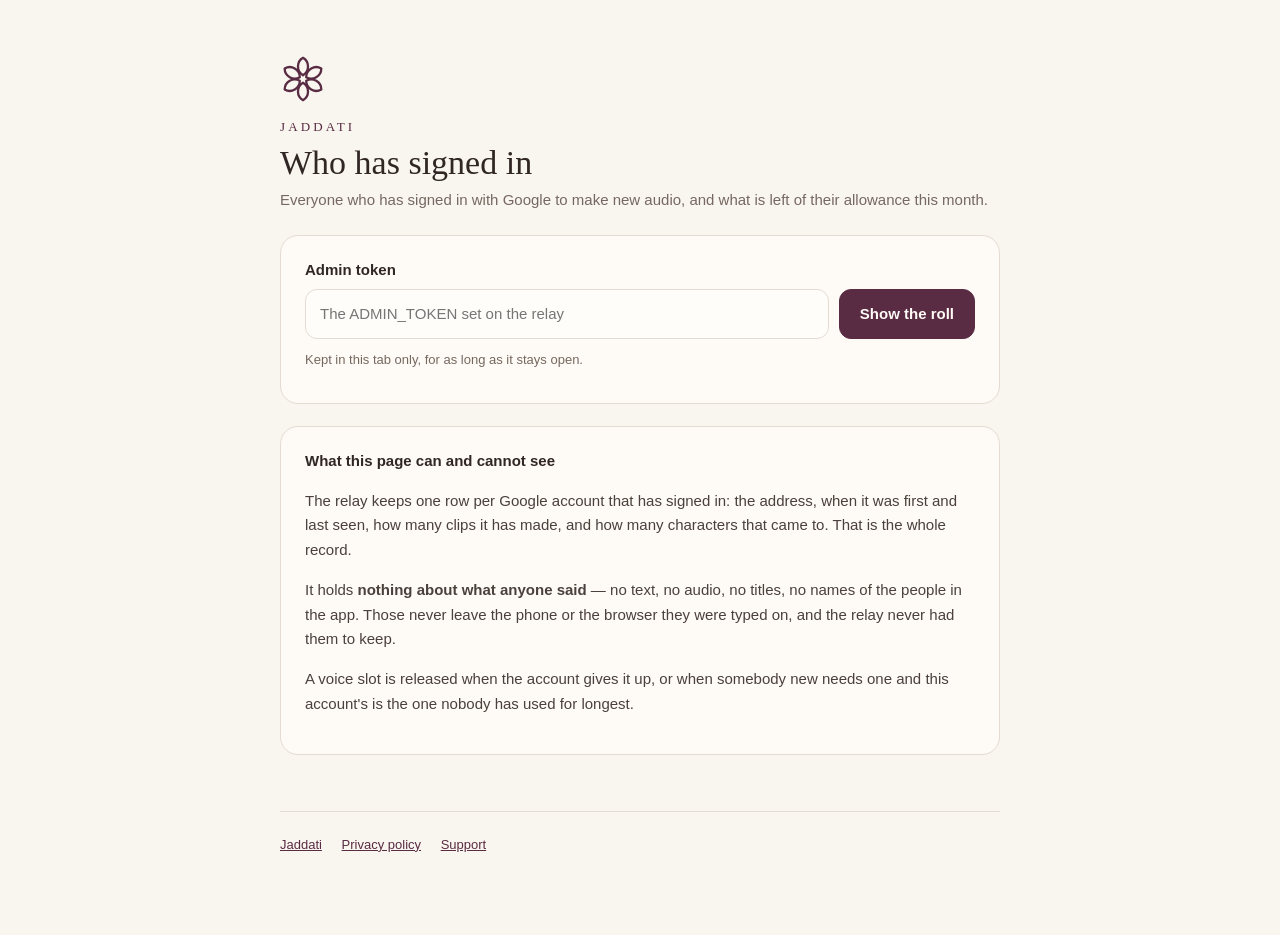
==== docs/admin/index.html @ 8ca727c1 "Seven things asked for overnight, and two bugs found doing them 1. A wordlist the app will not put i" ====
<!doctype html>
<html lang="en">
<head>
<meta charset="utf-8">
<meta name="viewport" content="width=device-width, initial-scale=1">
<meta name="robots" content="noindex, nofollow">
<title>Jaddati — Who has signed in</title>
<link rel="stylesheet" href="../_style.css">
<style>
  /* Only what the shared sheet has no answer for. */
  .row { display: flex; gap: 10px; flex-wrap: wrap; align-items: center; }
  input[type=password] {
    flex: 1 1 240px; min-width: 0; padding: 12px 14px; font: inherit; font-size: 15px;
    color: #302725; background: #FFFDFA; border: 1px solid #E4DCD3; border-radius: 12px;
  }
  input[type=password]:focus { outline: 2px solid #592C43; outline-offset: 1px; }
  button {
    padding: 12px 20px; font: inherit; font-size: 15px; font-weight: 600; cursor: pointer;
    color: #FEFAF5; background: #592C43; border: 1px solid #592C43; border-radius: 12px;
    min-height: 44px;
  }
  button.quiet { color: #592C43; background: transparent; font-weight: 400; }
  button[disabled] { opacity: 0.5; cursor: default; }
  .tiles { display: grid; grid-template-columns: repeat(auto-fit, minmax(132px, 1fr)); gap: 12px; margin: 22px 0 6px; }
  .tile { background: #FEFAF5; border: 1px solid #E4DCD3; border-radius: 16px; padding: 14px 16px; }
  .tile b { display: block; font-family: Georgia, serif; font-weight: 400; font-size: 27px; line-height: 1.15; color: #302725; }
  .tile span { font-size: 12px; letter-spacing: 0.07em; text-transform: uppercase; color: #766861; }
  td.num, th.num { text-align: end; font-variant-numeric: tabular-nums; }
  .low { color: #9C4221; font-weight: 600; }
  .live { width: 8px; height: 8px; border-radius: 50%; background: #6B8E6B; display: inline-block; margin-inline-end: 7px; }
  .quietline { font-size: 13px; color: #766861; margin: 10px 0 0; }
  .problem { color: #9C4221; }
  .hidden { display: none; }
</style>
</head>
<body>
<div class="wrap">
  <img class="mark" src="../_mark.svg" alt="">
  <div class="name">JADDATI</div>
  <h1>Who has signed in</h1>
  <p class="sub">Everyone who has signed in with Google to make new audio, and what is left of their allowance this month.</p>

  <!-- The token is typed here and never stored anywhere but this tab. It is
       not in this page, it is not in the repository, and closing the tab
       forgets it: the page is public, and the only thing keeping the roll
       private is the relay's own check. -->
  <form id="gate" class="card">
    <h3>Admin token</h3>
    <div class="row">
      <input id="token" type="password" autocomplete="current-password" placeholder="The ADMIN_TOKEN set on the relay" required>
      <button type="submit">Show the roll</button>
    </div>
    <p class="quietline">Kept in this tab only, for as long as it stays open.</p>
    <p id="problem" class="quietline problem"></p>
  </form>

  <div id="roll" class="hidden">
    <div class="tiles">
      <div class="tile"><b id="t-people">—</b><span>Signed in</span></div>
      <div class="tile"><b id="t-voices">—</b><span>Voices held</span></div>
      <div class="tile"><b id="t-made">—</b><span>Clips made</span></div>
      <div class="tile"><b id="t-month">—</b><span>Month</span></div>
    </div>
    <p class="quietline"><span class="live"></span><span id="t-when">…</span> · <span id="t-allow"></span></p>

    <div class="tablewrap">
      <table>
        <thead>
          <tr>
            <th>Account</th><th>First seen</th><th>Last seen</th>
            <th class="num">Clips</th><th class="num">Left this month</th>
          </tr>
        </thead>
        <tbody id="rows"></tbody>
      </table>
    </div>
    <p id="empty" class="quietline hidden">Nobody has signed in yet.</p>

    <div class="row" style="margin-top:18px">
      <button id="again" class="quiet" type="button">Refresh now</button>
      <button id="forget" class="quiet" type="button">Forget the token</button>
    </div>
  </div>

  <div class="card">
    <h3>What this page can and cannot see</h3>
    <p>The relay keeps one row per Google account that has signed in: the address, when it was first and last seen, how many clips it has made, and how many characters that came to. That is the whole record.</p>
    <p>It holds <b>nothing about what anyone said</b> — no text, no audio, no titles, no names of the people in the app. Those never leave the phone or the browser they were typed on, and the relay never had them to keep.</p>
    <p>A voice slot is released when the account gives it up, or when somebody new needs one and this account's is the one nobody has used for longest.</p>
  </div>

  <footer>
    <a href="../">Jaddati</a>
    <a href="../privacy/">Privacy policy</a>
    <a href="../support/">Support</a>
  </footer>
</div>

<script>
const RELAY = "https://jaddati-proxy.sulaimanabuqamar.workers.dev";
const KEY = "jaddati.admin.token";
const $ = id => document.getElementById(id);

const gate = $("gate"), roll = $("roll"), problem = $("problem");
let timer = null;

/** When, in the words someone standing in a room actually wants. */
function when(ms) {
  if (!ms) return "—";
  const seconds = Math.round((Date.now() - ms) / 1000);
  if (seconds < 45) return "just now";
  const minutes = Math.round(seconds / 60);
  if (minutes < 60) return minutes + (minutes === 1 ? " minute ago" : " minutes ago");
  const hours = Math.round(minutes / 60);
  if (hours < 24) return hours + (hours === 1 ? " hour ago" : " hours ago");
  const days = Math.round(hours / 24);
  if (days < 8) return days + (days === 1 ? " day ago" : " days ago");
  return new Date(ms).toLocaleDateString();
}

const count = n => Number(n || 0).toLocaleString();

async function load(token) {
  const r = await fetch(RELAY + "/admin/accounts", { headers: { "x-jaddati-admin": token } });
  if (r.status === 401) throw new Error("That token was refused. Check what `wrangler secret put ADMIN_TOKEN` was given.");
  if (!r.ok) throw new Error("The relay answered " + r.status + ".");
  return r.json();
}

function draw(data) {
  const people = data.accounts || [];
  $("t-people").textContent = count(people.length);
  $("t-voices").textContent = (data.voices ? data.voices.held : 0) + " / " + (data.voices ? data.voices.cap : "—");
  $("t-made").textContent = count(people.reduce((n, a) => n + Number(a.generations || 0), 0));
  $("t-month").textContent = data.month || "—";
  $("t-when").textContent = "Read " + new Date().toLocaleTimeString();
  $("t-allow").textContent = count(data.creditsPerAccount) + " characters each per month";

  const body = $("rows");
  body.textContent = "";
  for (const a of people) {
    const tr = document.createElement("tr");
    // textContent throughout, never innerHTML: an address is somebody else's
    // text, and this page is not the place to find out it was also markup.
    const cell = (text, cls) => {
      const td = document.createElement("td");
      td.textContent = text;
      if (cls) td.className = cls;
      return td;
    };
    tr.append(cell(a.email || a.sub || "—"));
    tr.append(cell(when(a.firstSeen)));
    tr.append(cell(when(a.lastSeen)));
    tr.append(cell(count(a.generations), "num"));
    const left = cell(count(a.leftThisMonth), "num");
    if (Number(a.leftThisMonth) <= 0) { left.classList.add("low"); left.textContent = "none left"; }
    tr.append(left);
    body.append(tr);
  }
  $("empty").classList.toggle("hidden", people.length > 0);
}

async function show(token) {
  try {
    draw(await load(token));
    problem.textContent = "";
    gate.classList.add("hidden");
    roll.classList.remove("hidden");
    sessionStorage.setItem(KEY, token);
    // Every half minute, which is often enough to watch a queue and rare
    // enough that a page left open overnight is not hammering the relay.
    if (!timer) timer = setInterval(() => show(token), 30000);
  } catch (e) {
    problem.textContent = e.message || "Could not reach the relay.";
    gate.classList.remove("hidden");
    roll.classList.add("hidden");
    if (timer) { clearInterval(timer); timer = null; }
  }
}

gate.addEventListener("submit", e => {
  e.preventDefault();
  const token = $("token").value.trim();
  if (token) show(token);
});
$("again").addEventListener("click", () => show(sessionStorage.getItem(KEY) || ""));
$("forget").addEventListener("click", () => {
  sessionStorage.removeItem(KEY);
  if (timer) { clearInterval(timer); timer = null; }
  $("token").value = "";
  roll.classList.add("hidden");
  gate.classList.remove("hidden");
});

// A reload inside the same tab should not mean typing it again.
const remembered = sessionStorage.getItem(KEY);
if (remembered) { $("token").value = remembered; show(remembered); }
</script>
</body>
</html>
---- docs/_style.css ----
:root { color-scheme: light; }
* { box-sizing: border-box; }
body {
  margin: 0; background: #F9F5EF; color: #302725;
  font-family: -apple-system, BlinkMacSystemFont, 'Segoe UI', Helvetica, Arial, sans-serif;
  line-height: 1.65; padding: 0 20px;
}
.wrap { max-width: 720px; margin: 0 auto; padding-block: 56px 80px; }
.mark { width: 46px; height: 46px; display: block; }
.name { font-family: Georgia, serif; font-size: 13px; letter-spacing: 0.24em; color: #592C43; margin-top: 14px; }
h1 { font-family: Georgia, serif; font-weight: 400; font-size: 34px; line-height: 1.2; margin: 6px 0 4px; }
.sub { color: #766861; font-size: 15px; margin: 0 0 6px; }
.stamp { color: #766861; font-size: 13px; margin: 0 0 36px; }
h2 { font-family: Georgia, serif; font-weight: 400; font-size: 22px; margin: 38px 0 10px; }
h3 { font-size: 15px; font-weight: 600; margin: 24px 0 6px; }
p, li { font-size: 15px; color: #4A403C; }
ul { padding-inline-start: 20px; }
li { margin-bottom: 7px; }
a { color: #592C43; }
.card { background: #FEFAF5; border: 1px solid #E4DCD3; border-radius: 18px; padding: 22px 24px; margin: 22px 0; }
.card h3 { margin-top: 0; }
table { border-collapse: collapse; width: 100%; margin: 14px 0; font-size: 14px; }
th, td { text-align: start; padding: 10px 12px; border-bottom: 1px solid #E4DCD3; vertical-align: top; }
th { color: #592C43; font-size: 12px; letter-spacing: 0.08em; text-transform: uppercase; font-weight: 600; }
.tablewrap { overflow-x: auto; }
footer { margin-top: 56px; padding-top: 22px; border-top: 1px solid #E4DCD3; font-size: 13px; color: #766861; }
footer a { margin-inline-end: 16px; }
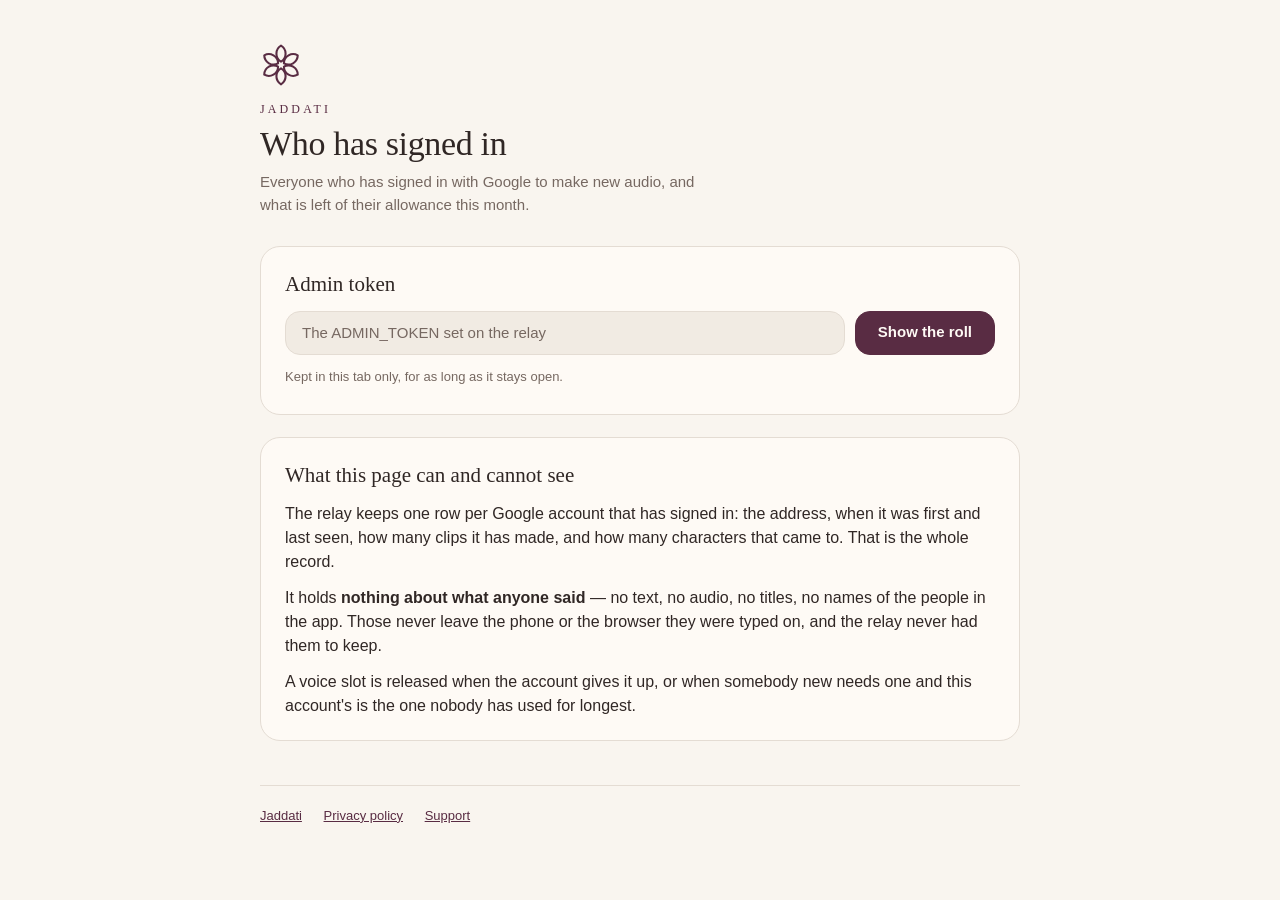
==== commit 1142e346: "Make the roll look like the app rather than like a policy page It was borrowing the stylesheet the p" ====
--- a/docs/admin/index.html
+++ b/docs/admin/index.html
@@ -5,37 +5,159 @@
 <meta name="viewport" content="width=device-width, initial-scale=1">
 <meta name="robots" content="noindex, nofollow">
 <title>Jaddati — Who has signed in</title>
-<link rel="stylesheet" href="../_style.css">
 <style>
-  /* Only what the shared sheet has no answer for. */
-  .row { display: flex; gap: 10px; flex-wrap: wrap; align-items: center; }
-  input[type=password] {
-    flex: 1 1 240px; min-width: 0; padding: 12px 14px; font: inherit; font-size: 15px;
-    color: #302725; background: #FFFDFA; border: 1px solid #E4DCD3; border-radius: 12px;
+/* The app's own palette, lifted from docs/web/app.css rather than matched by
+   eye, and carried HERE rather than pulled from ../_style.css. Two reasons:
+   this page should look like the app and not like the policy pages, and a
+   page that depends on a file beginning with an underscore is a page GitHub
+   Pages serves unstyled until .nojekyll lands.
+
+   The mark is inlined for the same reason — an <img> at ../_mark.svg is one
+   more underscore file to lose. */
+:root {
+  --paper: #F9F5EF;  --ink: #302725;  --ink-soft: #766861;  --hairline: #E4DCD3;
+  --wine: #592C43;   --wine-ink: #592C43;  --wine-light: #F0E5EB;
+  --sage: #426858;   --danger: #963E3B;
+  --card: #FEFAF5;   --sunk: #F1EBE3;
+  --serif: Georgia, 'Iowan Old Style', 'Times New Roman', serif;
+  --sys: -apple-system, BlinkMacSystemFont, 'Segoe UI', Roboto, Helvetica, Arial, sans-serif;
+  --r-card: 20px; --r-control: 15px; --touch: 44px;
+  color-scheme: light;
+}
+/* The app itself has no prefers-color-scheme query anywhere, on purpose: it
+   carries its own light/dark switch and honours what the person chose. This
+   page has no such switch, so following the system is the only way it can be
+   read at night — and the tokens are the app's real dark ones, not a generic
+   inversion. The ground stays WARM. */
+@media (prefers-color-scheme: dark) {
+  :root {
+    --paper: #14100E;  --ink: #F2EAE1;  --ink-soft: #A89B92;  --hairline: #332A25;
+    --wine: #7A3D5B;   --wine-ink: #C67A99;  --wine-light: #2E1C26;
+    --sage: #6E9C87;   --danger: #D9736F;
+    --card: #1E1815;   --sunk: #241D19;
+    color-scheme: dark;
   }
-  input[type=password]:focus { outline: 2px solid #592C43; outline-offset: 1px; }
-  button {
-    padding: 12px 20px; font: inherit; font-size: 15px; font-weight: 600; cursor: pointer;
-    color: #FEFAF5; background: #592C43; border: 1px solid #592C43; border-radius: 12px;
-    min-height: 44px;
-  }
-  button.quiet { color: #592C43; background: transparent; font-weight: 400; }
-  button[disabled] { opacity: 0.5; cursor: default; }
-  .tiles { display: grid; grid-template-columns: repeat(auto-fit, minmax(132px, 1fr)); gap: 12px; margin: 22px 0 6px; }
-  .tile { background: #FEFAF5; border: 1px solid #E4DCD3; border-radius: 16px; padding: 14px 16px; }
-  .tile b { display: block; font-family: Georgia, serif; font-weight: 400; font-size: 27px; line-height: 1.15; color: #302725; }
-  .tile span { font-size: 12px; letter-spacing: 0.07em; text-transform: uppercase; color: #766861; }
-  td.num, th.num { text-align: end; font-variant-numeric: tabular-nums; }
-  .low { color: #9C4221; font-weight: 600; }
-  .live { width: 8px; height: 8px; border-radius: 50%; background: #6B8E6B; display: inline-block; margin-inline-end: 7px; }
-  .quietline { font-size: 13px; color: #766861; margin: 10px 0 0; }
-  .problem { color: #9C4221; }
-  .hidden { display: none; }
+}
+
+* { box-sizing: border-box; }
+body {
+  margin: 0; padding: 0 20px;
+  background: var(--paper); color: var(--ink);
+  font-family: var(--sys); font-size: 16px; line-height: 1.5;
+  -webkit-font-smoothing: antialiased;
+}
+.wrap { max-width: 760px; margin: 0 auto; padding-block: 44px 72px; }
+
+.mark { width: 42px; height: 42px; display: block; }
+.mark path { stroke: var(--wine-ink); }
+.name {
+  font-family: var(--serif); font-size: 12px; letter-spacing: 0.26em;
+  color: var(--wine-ink); margin-top: 14px;
+}
+h1 {
+  font-family: var(--serif); font-weight: 400; font-size: 34px; line-height: 1.15;
+  margin: 6px 0 8px; letter-spacing: -0.01em;
+}
+.sub { color: var(--ink-soft); font-size: 15px; margin: 0 0 30px; max-width: 54ch; }
+h2 {
+  font-family: var(--serif); font-weight: 400; font-size: 21px;
+  margin: 0 0 10px;
+}
+p { margin: 0 0 12px; }
+.small { font-size: 13px; color: var(--ink-soft); }
+
+.card {
+  background: var(--card); border: 1px solid var(--hairline);
+  border-radius: var(--r-card); padding: 22px 24px; margin: 0 0 22px;
+}
+
+/* ── the gate ──────────────────────────────────────────────────────── */
+.row { display: flex; gap: 10px; flex-wrap: wrap; align-items: center; }
+input[type=password] {
+  flex: 1 1 240px; min-width: 0; height: var(--touch);
+  padding: 0 16px; font: inherit; font-size: 15px;
+  color: var(--ink); background: var(--sunk);
+  border: 1px solid var(--hairline); border-radius: var(--r-control);
+}
+input[type=password]::placeholder { color: var(--ink-soft); }
+input[type=password]:focus-visible { outline: 2px solid var(--wine-ink); outline-offset: 1px; }
+
+button {
+  height: var(--touch); padding: 0 22px; font: inherit; font-size: 15px;
+  font-weight: 600; cursor: pointer; border-radius: var(--r-control);
+  color: #FEFAF5; background: var(--wine); border: 1px solid var(--wine);
+}
+button:active { transform: translateY(1px); }
+button.quiet {
+  color: var(--wine-ink); background: transparent;
+  border-color: var(--hairline); font-weight: 400;
+}
+button[disabled] { opacity: .5; cursor: default; }
+
+/* ── the tiles ─────────────────────────────────────────────────────── */
+.tiles {
+  display: grid; grid-template-columns: repeat(auto-fit, minmax(140px, 1fr));
+  gap: 12px; margin: 0 0 12px;
+}
+.tile {
+  background: var(--card); border: 1px solid var(--hairline);
+  border-radius: var(--r-card); padding: 16px 18px;
+}
+.tile b {
+  display: block; font-family: var(--serif); font-weight: 400;
+  font-size: 30px; line-height: 1.1; color: var(--ink);
+  font-variant-numeric: tabular-nums;
+}
+.tile span {
+  display: block; margin-top: 6px; font-size: 11px; letter-spacing: 0.1em;
+  text-transform: uppercase; color: var(--ink-soft);
+}
+.stamp { font-size: 13px; color: var(--ink-soft); margin: 0 0 24px; }
+.live {
+  width: 7px; height: 7px; border-radius: 50%; background: var(--sage);
+  display: inline-block; margin-inline-end: 8px; vertical-align: middle;
+}
+
+/* ── the roll ──────────────────────────────────────────────────────── */
+.sheet { padding: 6px 4px 4px; }
+.tablewrap { overflow-x: auto; -webkit-overflow-scrolling: touch; }
+table { border-collapse: collapse; width: 100%; font-size: 14px; }
+th {
+  text-align: start; padding: 0 14px 10px; font-size: 11px; font-weight: 600;
+  letter-spacing: 0.1em; text-transform: uppercase; color: var(--ink-soft);
+  white-space: nowrap;
+}
+td {
+  text-align: start; padding: 14px; border-top: 1px solid var(--hairline);
+  vertical-align: baseline;
+}
+td:first-child { font-weight: 600; }
+td.when { color: var(--ink-soft); white-space: nowrap; }
+td.num, th.num { text-align: end; font-variant-numeric: tabular-nums; }
+.low { color: var(--danger); font-weight: 600; }
+.empty { padding: 18px 14px; color: var(--ink-soft); font-size: 14px; }
+/* On a phone the column worth seeing is what is LEFT, and it was the one
+   pushed off the edge — you had to scroll sideways to reach the number you
+   opened the page for. First seen is the least useful of the five while
+   standing in a room watching a queue, so it is the one that goes. */
+@media (max-width: 640px) { .opt { display: none; } }
+
+/* Space BELOW as well as above: the two buttons were sitting flush against
+   the card underneath them, which read as one block rather than as an action
+   and then a separate note. */
+.actions { margin: 18px 0 26px; }
+footer {
+  margin-top: 44px; padding-top: 20px; border-top: 1px solid var(--hairline);
+  font-size: 13px; color: var(--ink-soft);
+}
+footer a { color: var(--wine-ink); margin-inline-end: 18px; }
+.problem { color: var(--danger); }
+.hidden { display: none; }
 </style>
 </head>
 <body>
 <div class="wrap">
-  <img class="mark" src="../_mark.svg" alt="">
+  <svg class="mark" viewBox="0 0 100 100" fill="none" stroke="#592C43" stroke-width="5" stroke-linejoin="round" aria-hidden="true"><g transform="translate(50,50)"><g><path d="M0 -8 A22 22 0 0 1 0 -46 A22 22 0 0 1 0 -8 Z"/></g><g transform="rotate(60)"><path d="M0 -8 A22 22 0 0 1 0 -46 A22 22 0 0 1 0 -8 Z"/></g><g transform="rotate(120)"><path d="M0 -8 A22 22 0 0 1 0 -46 A22 22 0 0 1 0 -8 Z"/></g><g transform="rotate(180)"><path d="M0 -8 A22 22 0 0 1 0 -46 A22 22 0 0 1 0 -8 Z"/></g><g transform="rotate(240)"><path d="M0 -8 A22 22 0 0 1 0 -46 A22 22 0 0 1 0 -8 Z"/></g><g transform="rotate(300)"><path d="M0 -8 A22 22 0 0 1 0 -46 A22 22 0 0 1 0 -8 Z"/></g></g></svg>
   <div class="name">JADDATI</div>
   <h1>Who has signed in</h1>
   <p class="sub">Everyone who has signed in with Google to make new audio, and what is left of their allowance this month.</p>
@@ -45,13 +167,13 @@
        forgets it: the page is public, and the only thing keeping the roll
        private is the relay's own check. -->
   <form id="gate" class="card">
-    <h3>Admin token</h3>
+    <h2>Admin token</h2>
     <div class="row">
       <input id="token" type="password" autocomplete="current-password" placeholder="The ADMIN_TOKEN set on the relay" required>
       <button type="submit">Show the roll</button>
     </div>
-    <p class="quietline">Kept in this tab only, for as long as it stays open.</p>
-    <p id="problem" class="quietline problem"></p>
+    <p class="small" style="margin:12px 0 0">Kept in this tab only, for as long as it stays open.</p>
+    <p id="problem" class="small problem" style="margin:6px 0 0"></p>
   </form>
 
   <div id="roll" class="hidden">
@@ -61,32 +183,34 @@
       <div class="tile"><b id="t-made">—</b><span>Clips made</span></div>
       <div class="tile"><b id="t-month">—</b><span>Month</span></div>
     </div>
-    <p class="quietline"><span class="live"></span><span id="t-when">…</span> · <span id="t-allow"></span></p>
-
-    <div class="tablewrap">
-      <table>
-        <thead>
-          <tr>
-            <th>Account</th><th>First seen</th><th>Last seen</th>
-            <th class="num">Clips</th><th class="num">Left this month</th>
-          </tr>
-        </thead>
-        <tbody id="rows"></tbody>
-      </table>
+    <p class="stamp"><span class="live"></span><span id="t-when">…</span> · <span id="t-allow"></span></p>
+
+    <div class="card sheet">
+      <div class="tablewrap">
+        <table>
+          <thead>
+            <tr>
+              <th>Account</th><th class="opt">First seen</th><th>Last seen</th>
+              <th class="num">Clips</th><th class="num">Left this month</th>
+            </tr>
+          </thead>
+          <tbody id="rows"></tbody>
+        </table>
+      </div>
+      <p id="empty" class="empty hidden">Nobody has signed in yet.</p>
     </div>
-    <p id="empty" class="quietline hidden">Nobody has signed in yet.</p>
-
-    <div class="row" style="margin-top:18px">
+
+    <div class="row actions">
       <button id="again" class="quiet" type="button">Refresh now</button>
       <button id="forget" class="quiet" type="button">Forget the token</button>
     </div>
   </div>
 
   <div class="card">
-    <h3>What this page can and cannot see</h3>
+    <h2>What this page can and cannot see</h2>
     <p>The relay keeps one row per Google account that has signed in: the address, when it was first and last seen, how many clips it has made, and how many characters that came to. That is the whole record.</p>
     <p>It holds <b>nothing about what anyone said</b> — no text, no audio, no titles, no names of the people in the app. Those never leave the phone or the browser they were typed on, and the relay never had them to keep.</p>
-    <p>A voice slot is released when the account gives it up, or when somebody new needs one and this account's is the one nobody has used for longest.</p>
+    <p style="margin-bottom:0">A voice slot is released when the account gives it up, or when somebody new needs one and this account's is the one nobody has used for longest.</p>
   </div>
 
   <footer>
@@ -149,8 +273,8 @@
       return td;
     };
     tr.append(cell(a.email || a.sub || "—"));
-    tr.append(cell(when(a.firstSeen)));
-    tr.append(cell(when(a.lastSeen)));
+    tr.append(cell(when(a.firstSeen), "when opt"));
+    tr.append(cell(when(a.lastSeen), "when"));
     tr.append(cell(count(a.generations), "num"));
     const left = cell(count(a.leftThisMonth), "num");
     if (Number(a.leftThisMonth) <= 0) { left.classList.add("low"); left.textContent = "none left"; }
